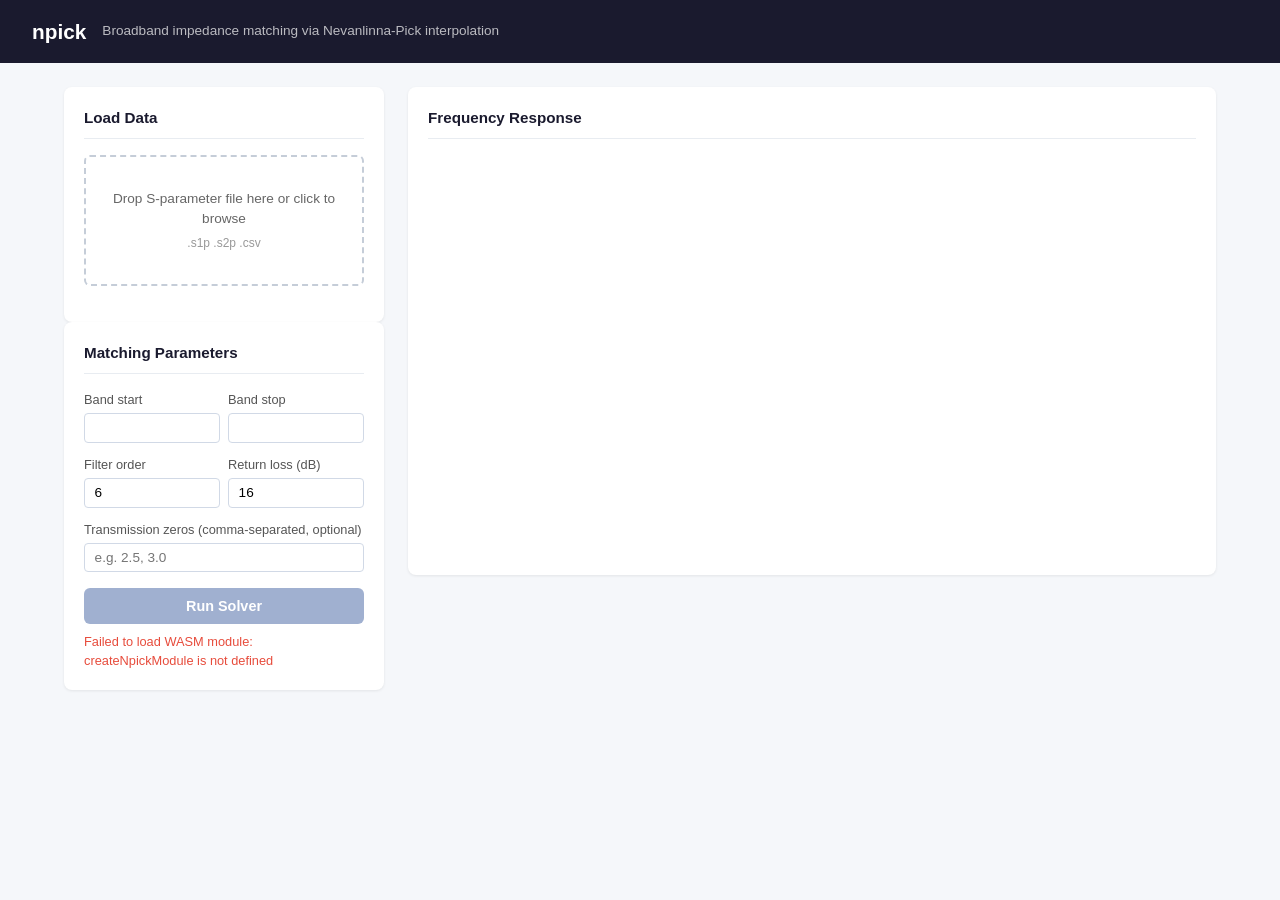
==== web/index.html @ 6eb71ce1 "Add WebAssembly browser interface for impedance matching Emscripten bindings expose the solver to Ja" ====
<!DOCTYPE html>
<html lang="en">
<head>
    <meta charset="UTF-8">
    <meta name="viewport" content="width=device-width, initial-scale=1.0">
    <title>npick - Impedance Matching Solver</title>
    <link rel="stylesheet" href="style.css">
    <script src="https://cdn.plot.ly/plotly-2.35.0.min.js" charset="utf-8"></script>
</head>
<body>

<header>
    <h1>npick</h1>
    <span>Broadband impedance matching via Nevanlinna-Pick interpolation</span>
</header>

<div class="container">
    <!-- Left panel: controls -->
    <div>
        <div class="panel">
            <h2>Load Data</h2>

            <div class="drop-zone" id="dropZone">
                <p>Drop S-parameter file here or click to browse</p>
                <div class="formats">.s1p .s2p .csv</div>
                <input type="file" id="fileInput" accept=".s1p,.s2p,.csv,.txt">
            </div>

            <div class="file-info" id="fileInfo"></div>

            <div class="form-group" id="paramSelectGroup" style="display:none">
                <label>S-parameter</label>
                <select id="paramSelect">
                    <option value="S11">S11</option>
                    <option value="S22">S22</option>
                    <option value="S21">S21</option>
                    <option value="S12">S12</option>
                </select>
            </div>
        </div>

        <div class="panel">
            <h2>Matching Parameters</h2>

            <div class="form-row">
                <div class="form-group">
                    <label>Band start</label>
                    <input type="number" id="freqLeft" step="any" value="">
                </div>
                <div class="form-group">
                    <label>Band stop</label>
                    <input type="number" id="freqRight" step="any" value="">
                </div>
            </div>

            <div class="form-row">
                <div class="form-group">
                    <label>Filter order</label>
                    <input type="number" id="order" min="2" max="12" value="6">
                </div>
                <div class="form-group">
                    <label>Return loss (dB)</label>
                    <input type="number" id="returnLoss" min="1" max="40" step="0.5" value="16">
                </div>
            </div>

            <div class="form-group">
                <label>Transmission zeros (comma-separated, optional)</label>
                <input type="text" id="tzInput" placeholder="e.g. 2.5, 3.0">
            </div>

            <button class="btn btn-primary" id="runBtn" disabled>Run Solver</button>
            <div id="status">Loading WASM module...</div>
        </div>

        <div class="panel" id="resultsPanel" style="display:none">
            <h2>Results</h2>
            <div id="resultBadge"></div>
            <div id="resultDetails"></div>
            <div class="cm-table" id="couplingMatrix"></div>
        </div>
    </div>

    <!-- Right panel: plot -->
    <div>
        <div class="panel">
            <h2>Frequency Response</h2>
            <div class="plot-area" id="plot"></div>
        </div>
    </div>
</div>

<script src="npick.js"></script>
<script type="module" src="app.js"></script>
</body>
</html>
---- web/style.css ----
* { box-sizing: border-box; margin: 0; padding: 0; }

body {
    font-family: -apple-system, BlinkMacSystemFont, 'Segoe UI', Roboto, sans-serif;
    background: #f5f7fa;
    color: #1a1a2e;
    line-height: 1.5;
}

header {
    background: #1a1a2e;
    color: #fff;
    padding: 1rem 2rem;
    display: flex;
    align-items: center;
    gap: 1rem;
}
header h1 { font-size: 1.3rem; font-weight: 600; }
header span { font-size: 0.85rem; opacity: 0.7; }

.container {
    max-width: 1200px;
    margin: 0 auto;
    padding: 1.5rem;
    display: grid;
    grid-template-columns: 320px 1fr;
    gap: 1.5rem;
}

.panel {
    background: #fff;
    border-radius: 8px;
    padding: 1.25rem;
    box-shadow: 0 1px 3px rgba(0,0,0,0.08);
}

.panel h2 {
    font-size: 0.95rem;
    font-weight: 600;
    margin-bottom: 1rem;
    padding-bottom: 0.5rem;
    border-bottom: 1px solid #e8ecf1;
}

/* Drop zone */
.drop-zone {
    border: 2px dashed #c5cdd8;
    border-radius: 6px;
    padding: 2rem 1rem;
    text-align: center;
    cursor: pointer;
    transition: all 0.2s;
    margin-bottom: 1rem;
}
.drop-zone:hover, .drop-zone.dragover {
    border-color: #4361ee;
    background: #f0f4ff;
}
.drop-zone p { font-size: 0.85rem; color: #666; }
.drop-zone .formats { font-size: 0.75rem; color: #999; margin-top: 0.25rem; }
.drop-zone input[type="file"] { display: none; }

.file-info {
    font-size: 0.8rem;
    color: #4361ee;
    margin-bottom: 1rem;
    padding: 0.5rem;
    background: #f0f4ff;
    border-radius: 4px;
    display: none;
}
.file-info.visible { display: block; }

/* Form controls */
.form-group {
    margin-bottom: 0.75rem;
}
.form-group label {
    display: block;
    font-size: 0.8rem;
    font-weight: 500;
    margin-bottom: 0.25rem;
    color: #555;
}
.form-group input, .form-group select {
    width: 100%;
    padding: 0.4rem 0.6rem;
    border: 1px solid #d1d9e6;
    border-radius: 4px;
    font-size: 0.85rem;
}
.form-group input:focus, .form-group select:focus {
    outline: none;
    border-color: #4361ee;
    box-shadow: 0 0 0 2px rgba(67,97,238,0.15);
}

.form-row {
    display: grid;
    grid-template-columns: 1fr 1fr;
    gap: 0.5rem;
}

.btn {
    display: block;
    width: 100%;
    padding: 0.6rem;
    border: none;
    border-radius: 6px;
    font-size: 0.9rem;
    font-weight: 600;
    cursor: pointer;
    transition: all 0.15s;
    margin-top: 1rem;
}
.btn-primary {
    background: #4361ee;
    color: #fff;
}
.btn-primary:hover { background: #3a56d4; }
.btn-primary:disabled {
    background: #a0b0d0;
    cursor: not-allowed;
}

/* Results */
.result-badge {
    display: inline-block;
    padding: 0.3rem 0.8rem;
    border-radius: 4px;
    font-size: 0.85rem;
    font-weight: 600;
    margin-bottom: 0.5rem;
}
.result-badge.success { background: #d4edda; color: #155724; }
.result-badge.error { background: #f8d7da; color: #721c24; }

.cm-table {
    font-size: 0.7rem;
    font-family: 'Consolas', 'Monaco', monospace;
    overflow-x: auto;
    max-height: 200px;
    margin-top: 0.5rem;
}
.cm-table table {
    border-collapse: collapse;
}
.cm-table td {
    padding: 0.15rem 0.4rem;
    border: 1px solid #e8ecf1;
    text-align: right;
    white-space: nowrap;
}

/* Plot area */
.plot-area {
    min-height: 400px;
}

#status {
    font-size: 0.8rem;
    color: #888;
    margin-top: 0.5rem;
    min-height: 1.2em;
}

#status.running { color: #e67e22; }
#status.error { color: #e74c3c; }

/* Responsive */
@media (max-width: 800px) {
    .container {
        grid-template-columns: 1fr;
    }
}
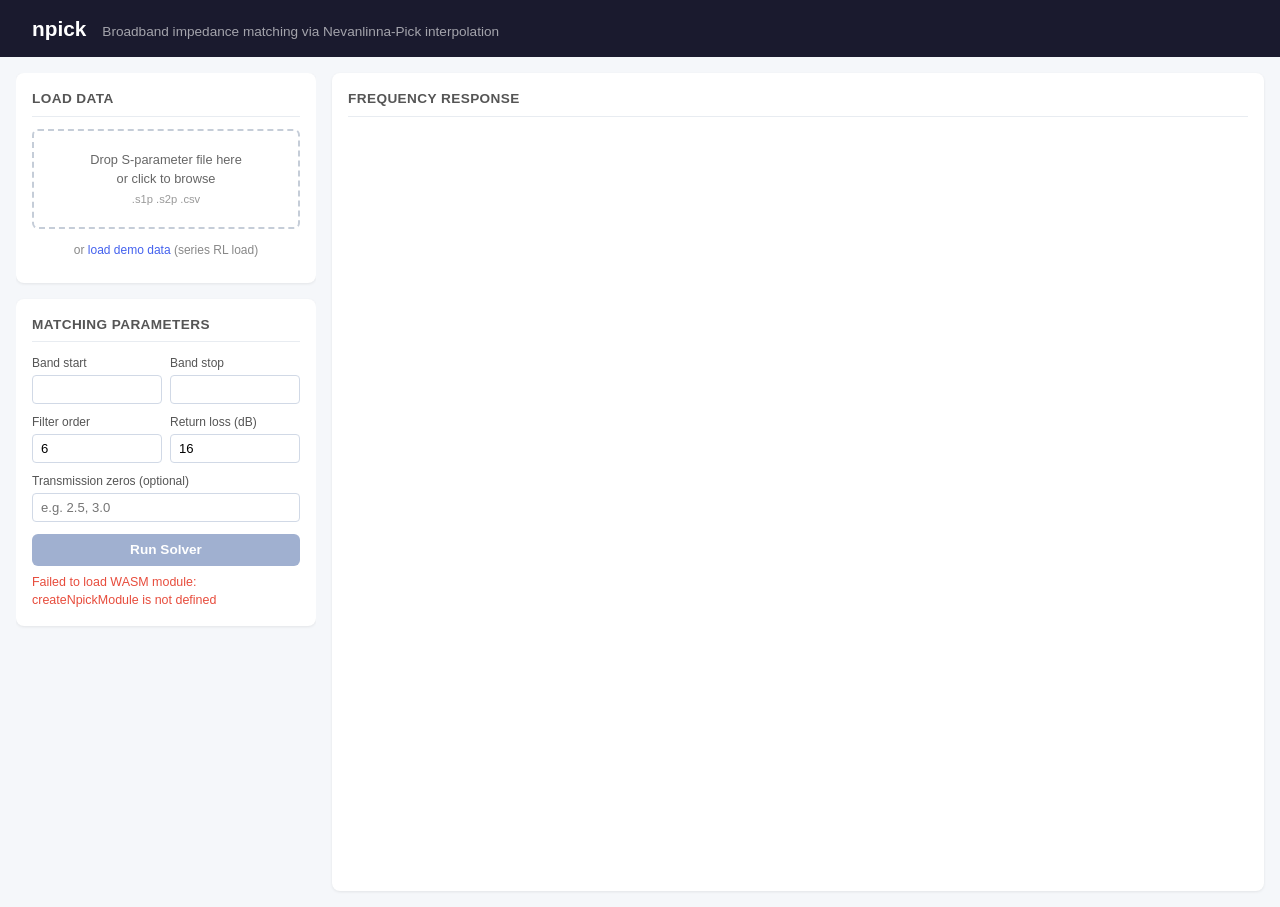
==== commit f34d5174: "Add default demo s1p data to web version Embed a series RL load (R=75, L=5nH) as default data so use" ====
--- a/web/index.html
+++ b/web/index.html
@@ -16,15 +16,16 @@
 
 <div class="container">
     <!-- Left panel: controls -->
-    <div>
+    <div class="sidebar">
         <div class="panel">
             <h2>Load Data</h2>
 
             <div class="drop-zone" id="dropZone">
-                <p>Drop S-parameter file here or click to browse</p>
+                <p>Drop S-parameter file here<br>or click to browse</p>
                 <div class="formats">.s1p .s2p .csv</div>
                 <input type="file" id="fileInput" accept=".s1p,.s2p,.csv,.txt">
             </div>
+            <div class="demo-link">or <a href="#" id="loadDemo">load demo data</a> (series RL load)</div>
 
             <div class="file-info" id="fileInfo"></div>
 
@@ -45,11 +46,11 @@
             <div class="form-row">
                 <div class="form-group">
                     <label>Band start</label>
-                    <input type="number" id="freqLeft" step="any" value="">
+                    <input type="number" id="freqLeft" step="0.1" value="">
                 </div>
                 <div class="form-group">
                     <label>Band stop</label>
-                    <input type="number" id="freqRight" step="any" value="">
+                    <input type="number" id="freqRight" step="0.1" value="">
                 </div>
             </div>
 
@@ -65,7 +66,7 @@
             </div>
 
             <div class="form-group">
-                <label>Transmission zeros (comma-separated, optional)</label>
+                <label>Transmission zeros (optional)</label>
                 <input type="text" id="tzInput" placeholder="e.g. 2.5, 3.0">
             </div>
 
@@ -77,15 +78,19 @@
             <h2>Results</h2>
             <div id="resultBadge"></div>
             <div id="resultDetails"></div>
-            <div class="cm-table" id="couplingMatrix"></div>
         </div>
     </div>
 
-    <!-- Right panel: plot -->
-    <div>
-        <div class="panel">
+    <!-- Right panel: plot + coupling matrix -->
+    <div class="main-area">
+        <div class="panel plot-panel">
             <h2>Frequency Response</h2>
             <div class="plot-area" id="plot"></div>
+        </div>
+
+        <div class="panel" id="cmPanel" style="display:none">
+            <h2>Coupling Matrix</h2>
+            <div class="cm-table" id="couplingMatrix"></div>
         </div>
     </div>
 </div>
--- a/web/style.css
+++ b/web/style.css
@@ -10,61 +10,102 @@
 header {
     background: #1a1a2e;
     color: #fff;
-    padding: 1rem 2rem;
-    display: flex;
-    align-items: center;
+    padding: 0.8rem 2rem;
+    display: flex;
+    align-items: baseline;
     gap: 1rem;
 }
 header h1 { font-size: 1.3rem; font-weight: 600; }
-header span { font-size: 0.85rem; opacity: 0.7; }
+header span { font-size: 0.85rem; opacity: 0.6; }
 
 .container {
-    max-width: 1200px;
+    max-width: 1600px;
     margin: 0 auto;
-    padding: 1.5rem;
+    padding: 1rem;
     display: grid;
-    grid-template-columns: 320px 1fr;
-    gap: 1.5rem;
+    grid-template-columns: 300px 1fr;
+    gap: 1rem;
+    height: calc(100vh - 50px);
+}
+
+.sidebar {
+    display: flex;
+    flex-direction: column;
+    gap: 1rem;
+    overflow-y: auto;
+}
+
+.main-area {
+    display: flex;
+    flex-direction: column;
+    gap: 1rem;
+    min-height: 0;
 }
 
 .panel {
     background: #fff;
     border-radius: 8px;
-    padding: 1.25rem;
+    padding: 1rem;
     box-shadow: 0 1px 3px rgba(0,0,0,0.08);
 }
 
 .panel h2 {
-    font-size: 0.95rem;
-    font-weight: 600;
-    margin-bottom: 1rem;
-    padding-bottom: 0.5rem;
+    font-size: 0.85rem;
+    font-weight: 600;
+    text-transform: uppercase;
+    letter-spacing: 0.03em;
+    color: #555;
+    margin-bottom: 0.75rem;
+    padding-bottom: 0.4rem;
     border-bottom: 1px solid #e8ecf1;
 }
+
+.plot-panel {
+    flex: 1;
+    display: flex;
+    flex-direction: column;
+    min-height: 0;
+}
+
+.plot-panel h2 { flex-shrink: 0; }
 
 /* Drop zone */
 .drop-zone {
     border: 2px dashed #c5cdd8;
     border-radius: 6px;
-    padding: 2rem 1rem;
+    padding: 1.2rem 0.8rem;
     text-align: center;
     cursor: pointer;
     transition: all 0.2s;
-    margin-bottom: 1rem;
+    margin-bottom: 0.75rem;
 }
 .drop-zone:hover, .drop-zone.dragover {
     border-color: #4361ee;
     background: #f0f4ff;
 }
-.drop-zone p { font-size: 0.85rem; color: #666; }
-.drop-zone .formats { font-size: 0.75rem; color: #999; margin-top: 0.25rem; }
+.drop-zone p { font-size: 0.8rem; color: #666; }
+.drop-zone .formats { font-size: 0.7rem; color: #999; margin-top: 0.15rem; }
 .drop-zone input[type="file"] { display: none; }
 
+.demo-link {
+    font-size: 0.75rem;
+    color: #888;
+    text-align: center;
+    margin-bottom: 0.5rem;
+}
+.demo-link a {
+    color: #4361ee;
+    text-decoration: none;
+}
+.demo-link a:hover {
+    text-decoration: underline;
+}
+
 .file-info {
-    font-size: 0.8rem;
+    font-size: 0.78rem;
     color: #4361ee;
-    margin-bottom: 1rem;
-    padding: 0.5rem;
+    margin-bottom: 0.75rem;
+    padding: 0.4rem 0.6rem;
     background: #f0f4ff;
     border-radius: 4px;
     display: none;
@@ -73,21 +114,21 @@
 
 /* Form controls */
 .form-group {
-    margin-bottom: 0.75rem;
+    margin-bottom: 0.6rem;
 }
 .form-group label {
     display: block;
-    font-size: 0.8rem;
+    font-size: 0.75rem;
     font-weight: 500;
-    margin-bottom: 0.25rem;
+    margin-bottom: 0.2rem;
     color: #555;
 }
 .form-group input, .form-group select {
     width: 100%;
-    padding: 0.4rem 0.6rem;
+    padding: 0.35rem 0.5rem;
     border: 1px solid #d1d9e6;
     border-radius: 4px;
-    font-size: 0.85rem;
+    font-size: 0.82rem;
 }
 .form-group input:focus, .form-group select:focus {
     outline: none;
@@ -101,17 +142,18 @@
     gap: 0.5rem;
 }
 
+
 .btn {
     display: block;
     width: 100%;
-    padding: 0.6rem;
+    padding: 0.55rem;
     border: none;
     border-radius: 6px;
-    font-size: 0.9rem;
+    font-size: 0.85rem;
     font-weight: 600;
     cursor: pointer;
     transition: all 0.15s;
-    margin-top: 1rem;
+    margin-top: 0.75rem;
 }
 .btn-primary {
     background: #4361ee;
@@ -126,50 +168,88 @@
 /* Results */
 .result-badge {
     display: inline-block;
-    padding: 0.3rem 0.8rem;
+    padding: 0.25rem 0.7rem;
     border-radius: 4px;
     font-size: 0.85rem;
     font-weight: 600;
-    margin-bottom: 0.5rem;
+    margin-bottom: 0.3rem;
 }
 .result-badge.success { background: #d4edda; color: #155724; }
+
 .result-badge.error { background: #f8d7da; color: #721c24; }
 
+/* Coupling matrix */
 .cm-table {
-    font-size: 0.7rem;
-    font-family: 'Consolas', 'Monaco', monospace;
+    font-family: 'Consolas', 'Monaco', 'Courier New', monospace;
     overflow-x: auto;
-    max-height: 200px;
-    margin-top: 0.5rem;
+    overflow-y: auto;
+    max-height: 300px;
 }
 .cm-table table {
     border-collapse: collapse;
+    width: 100%;
+}
+.cm-table th {
+    padding: 0.35rem 0.6rem;
+    font-size: 0.7rem;
+    font-weight: 600;
+    color: #888;
+    text-align: center;
+    border-bottom: 2px solid #dde3ec;
+    position: sticky;
+    top: 0;
+    background: #fff;
 }
 .cm-table td {
-    padding: 0.15rem 0.4rem;
-    border: 1px solid #e8ecf1;
+    padding: 0.3rem 0.5rem;
+    font-size: 0.78rem;
     text-align: right;
     white-space: nowrap;
+    border-bottom: 1px solid #f0f2f5;
+}
+.cm-table tr:hover td {
+    background: #f8f9fb;
+}
+.cm-table td.row-header {
+    font-weight: 600;
+    color: #888;
+    text-align: center;
+    font-size: 0.7rem;
+    border-right: 2px solid #dde3ec;
+}
+.cm-table td.zero {
+    color: #ccc;
+}
+.cm-table td.diagonal {
+    background: #f0f4ff;
+    font-weight: 500;
+}
+.cm-table td.coupling {
+    color: #1a1a2e;
 }
 
 /* Plot area */
 .plot-area {
-    min-height: 400px;
+    flex: 1;
+    min-height: 500px;
 }
 
 #status {
-    font-size: 0.8rem;
-    color: #888;
-    margin-top: 0.5rem;
+    font-size: 0.78rem;
+    color: #888;
+    margin-top: 0.4rem;
     min-height: 1.2em;
 }
-
 #status.running { color: #e67e22; }
 #status.error { color: #e74c3c; }
 
 /* Responsive */
-@media (max-width: 800px) {
+@media (max-width: 900px) {
     .container {
         grid-template-columns: 1fr;
+        height: auto;
     }
-}
+    .plot-area {
+        min-height: 350px;
+    }
+}
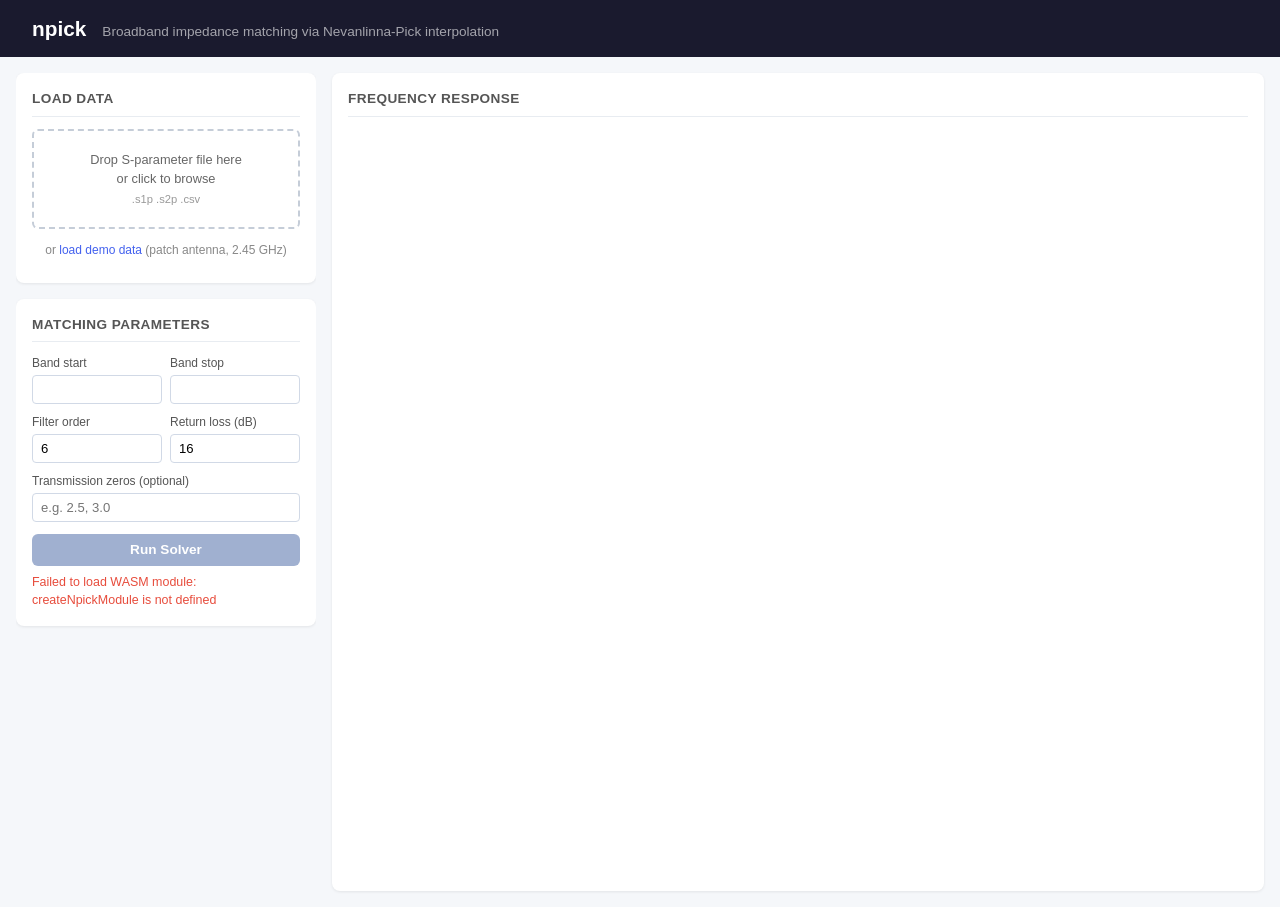
==== commit 23cf347a: "Use patch antenna s1p as default demo data Replace the series RL load with the sample_antenna.s1p da" ====
--- a/web/index.html
+++ b/web/index.html
@@ -25,7 +25,7 @@
                 <div class="formats">.s1p .s2p .csv</div>
                 <input type="file" id="fileInput" accept=".s1p,.s2p,.csv,.txt">
             </div>
-            <div class="demo-link">or <a href="#" id="loadDemo">load demo data</a> (series RL load)</div>
+            <div class="demo-link">or <a href="#" id="loadDemo">load demo data</a> (patch antenna, 2.45 GHz)</div>
 
             <div class="file-info" id="fileInfo"></div>
 
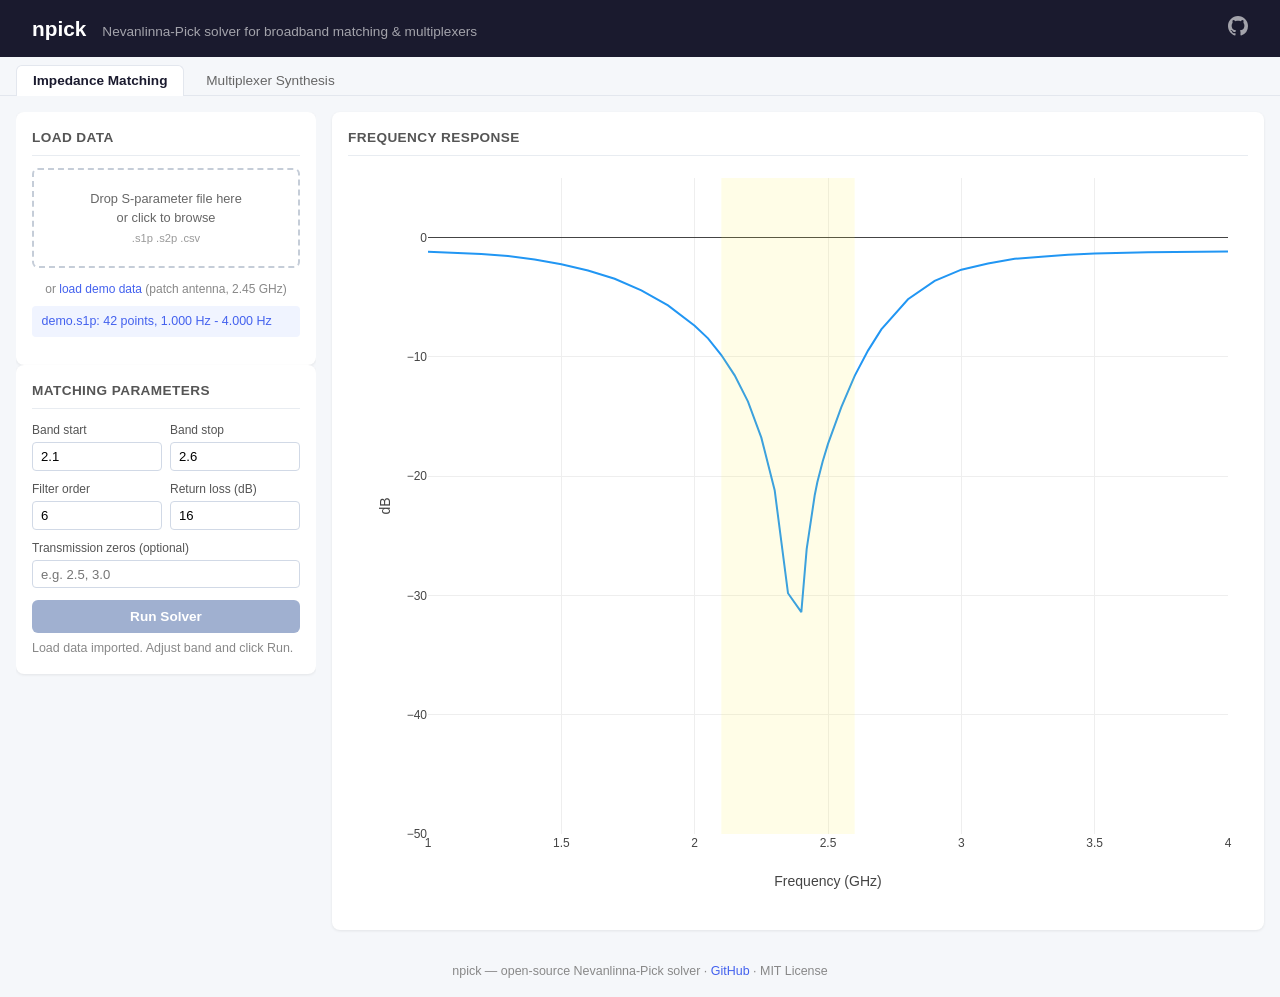
==== commit 3e4a75c7: "Web demo: add multiplexer synthesis UI + rebuilt WASM Adds a second mode to the browser demo for Mar" ====
--- a/web/index.html
+++ b/web/index.html
@@ -3,7 +3,21 @@
 <head>
     <meta charset="UTF-8">
     <meta name="viewport" content="width=device-width, initial-scale=1.0">
-    <title>npick - Impedance Matching Solver</title>
+    <title>npick — Impedance Matching & Multiplexer Synthesis (Nevanlinna-Pick)</title>
+    <meta name="description" content="Free browser-based broadband impedance matching and manifold-coupled multiplexer synthesis via Nevanlinna-Pick interpolation. Upload Touchstone files or use built-in demos.">
+    <meta name="keywords" content="impedance matching, Nevanlinna-Pick interpolation, multiplexer synthesis, manifold-coupled multiplexer, RF filter design, coupling matrix, S-parameter, Touchstone, broadband matching, microwave engineering, WebAssembly solver, Martinez 2019">
+    <meta name="author" content="Jedrzej Michalczyk">
+
+    <meta property="og:title" content="npick — Impedance Matching & Multiplexer Synthesis">
+    <meta property="og:description" content="Free browser-based Nevanlinna-Pick solver for impedance matching and manifold-coupled multiplexer synthesis. Upload S-parameter files or use built-in demos.">
+    <meta property="og:type" content="website">
+    <meta property="og:url" content="https://jedrzejmichalczyk.github.io/npick/">
+
+    <meta name="twitter:card" content="summary">
+    <meta name="twitter:title" content="npick — Impedance Matching & Multiplexer Synthesis">
+    <meta name="twitter:description" content="Nevanlinna-Pick solver for impedance matching and multiplexer synthesis. Runs in the browser via WebAssembly.">
+
+    <link rel="canonical" href="https://jedrzejmichalczyk.github.io/npick/">
     <link rel="stylesheet" href="style.css">
     <script src="https://cdn.plot.ly/plotly-2.35.0.min.js" charset="utf-8"></script>
 </head>
@@ -11,89 +25,179 @@
 
 <header>
     <h1>npick</h1>
-    <span>Broadband impedance matching via Nevanlinna-Pick interpolation</span>
+    <span>Nevanlinna-Pick solver for broadband matching &amp; multiplexers</span>
+    <a href="https://github.com/jedrzejmichalczyk/npick" class="gh-link" title="View source on GitHub">
+        <svg height="20" width="20" viewBox="0 0 16 16" fill="currentColor"><path d="M8 0C3.58 0 0 3.58 0 8c0 3.54 2.29 6.53 5.47 7.59.4.07.55-.17.55-.38 0-.19-.01-.82-.01-1.49-2.01.37-2.53-.49-2.69-.94-.09-.23-.48-.94-.82-1.13-.28-.15-.68-.52-.01-.53.63-.01 1.08.58 1.23.82.72 1.21 1.87.87 2.33.66.07-.52.28-.87.51-1.07-1.78-.2-3.64-.89-3.64-3.95 0-.87.31-1.59.82-2.15-.08-.2-.36-1.02.08-2.12 0 0 .67-.21 2.2.82.64-.18 1.32-.27 2-.27.68 0 1.36.09 2 .27 1.53-1.04 2.2-.82 2.2-.82.44 1.1.16 1.92.08 2.12.51.56.82 1.27.82 2.15 0 3.07-1.87 3.75-3.65 3.95.29.25.54.73.54 1.48 0 1.07-.01 1.93-.01 2.2 0 .21.15.46.55.38A8.013 8.013 0 0016 8c0-4.42-3.58-8-8-8z"/></svg>
+    </a>
 </header>
+
+<div class="mode-bar">
+    <button class="mode-tab active" data-mode="impedance">Impedance Matching</button>
+    <button class="mode-tab" data-mode="multiplexer">Multiplexer Synthesis</button>
+</div>
 
 <div class="container">
     <!-- Left panel: controls -->
     <div class="sidebar">
-        <div class="panel">
-            <h2>Load Data</h2>
-
-            <div class="drop-zone" id="dropZone">
-                <p>Drop S-parameter file here<br>or click to browse</p>
-                <div class="formats">.s1p .s2p .csv</div>
-                <input type="file" id="fileInput" accept=".s1p,.s2p,.csv,.txt">
-            </div>
-            <div class="demo-link">or <a href="#" id="loadDemo">load demo data</a> (patch antenna, 2.45 GHz)</div>
-
-            <div class="file-info" id="fileInfo"></div>
-
-            <div class="form-group" id="paramSelectGroup" style="display:none">
-                <label>S-parameter</label>
-                <select id="paramSelect">
-                    <option value="S11">S11</option>
-                    <option value="S22">S22</option>
-                    <option value="S21">S21</option>
-                    <option value="S12">S12</option>
-                </select>
-            </div>
-        </div>
-
-        <div class="panel">
-            <h2>Matching Parameters</h2>
-
-            <div class="form-row">
+        <!-- Impedance matching mode -->
+        <div id="impedanceMode">
+            <div class="panel">
+                <h2>Load Data</h2>
+                <div class="drop-zone" id="dropZone">
+                    <p>Drop S-parameter file here<br>or click to browse</p>
+                    <div class="formats">.s1p .s2p .csv</div>
+                    <input type="file" id="fileInput" accept=".s1p,.s2p,.csv,.txt">
+                </div>
+                <div class="demo-link">or <a href="#" id="loadDemo">load demo data</a> (patch antenna, 2.45 GHz)</div>
+                <div class="file-info" id="fileInfo"></div>
+                <div class="form-group" id="paramSelectGroup" style="display:none">
+                    <label>S-parameter</label>
+                    <select id="paramSelect">
+                        <option value="S11">S11</option>
+                        <option value="S22">S22</option>
+                        <option value="S21">S21</option>
+                        <option value="S12">S12</option>
+                    </select>
+                </div>
+            </div>
+
+            <div class="panel">
+                <h2>Matching Parameters</h2>
+                <div class="form-row">
+                    <div class="form-group">
+                        <label>Band start</label>
+                        <input type="number" id="freqLeft" step="0.1" value="">
+                    </div>
+                    <div class="form-group">
+                        <label>Band stop</label>
+                        <input type="number" id="freqRight" step="0.1" value="">
+                    </div>
+                </div>
+                <div class="form-row">
+                    <div class="form-group">
+                        <label>Filter order</label>
+                        <input type="number" id="order" min="2" max="12" value="6">
+                    </div>
+                    <div class="form-group">
+                        <label>Return loss (dB)</label>
+                        <input type="number" id="returnLoss" min="1" max="40" step="0.5" value="16">
+                    </div>
+                </div>
                 <div class="form-group">
-                    <label>Band start</label>
-                    <input type="number" id="freqLeft" step="0.1" value="">
-                </div>
+                    <label>Transmission zeros (optional)</label>
+                    <input type="text" id="tzInput" placeholder="e.g. 2.5, 3.0">
+                </div>
+                <button class="btn btn-primary" id="runBtn" disabled>Run Solver</button>
+                <div id="status">Loading WASM module...</div>
+            </div>
+
+            <div class="panel" id="resultsPanel" style="display:none">
+                <h2>Results</h2>
+                <div id="resultBadge"></div>
+                <div id="resultDetails"></div>
+            </div>
+        </div>
+
+        <!-- Multiplexer synthesis mode -->
+        <div id="multiplexerMode" style="display:none">
+            <div class="panel">
+                <h2>Preset</h2>
+                <div class="preset-row">
+                    <button class="btn btn-preset" data-preset="duplexer">Duplexer<br><small>2×2% @ 1.9 GHz</small></button>
+                    <button class="btn btn-preset" data-preset="triplexer">Triplexer<br><small>3×10% @ 2.2 GHz</small></button>
+                </div>
+                <div class="demo-link" style="margin-top:0.6rem">Choose a starting point, then tune below.</div>
+            </div>
+
+            <div class="panel">
+                <h2>Channels</h2>
+                <div id="channelList"></div>
+                <div class="channel-controls">
+                    <button class="btn-icon" id="addChannelBtn" title="Add channel">+ Add channel</button>
+                </div>
+            </div>
+
+            <div class="panel">
+                <h2>Manifold</h2>
                 <div class="form-group">
-                    <label>Band stop</label>
-                    <input type="number" id="freqRight" step="0.1" value="">
-                </div>
-            </div>
-
-            <div class="form-row">
-                <div class="form-group">
-                    <label>Filter order</label>
-                    <input type="number" id="order" min="2" max="12" value="6">
-                </div>
-                <div class="form-group">
-                    <label>Return loss (dB)</label>
-                    <input type="number" id="returnLoss" min="1" max="40" step="0.5" value="16">
-                </div>
-            </div>
-
-            <div class="form-group">
-                <label>Transmission zeros (optional)</label>
-                <input type="text" id="tzInput" placeholder="e.g. 2.5, 3.0">
-            </div>
-
-            <button class="btn btn-primary" id="runBtn" disabled>Run Solver</button>
-            <div id="status">Loading WASM module...</div>
-        </div>
-
-        <div class="panel" id="resultsPanel" style="display:none">
-            <h2>Results</h2>
-            <div id="resultBadge"></div>
-            <div id="resultDetails"></div>
+                    <label>T-junction model</label>
+                    <select id="junctionModel">
+                        <option value="equal">Equal split (α = 0.5 per junction)</option>
+                        <option value="equal_power">Equal power per channel (α = 1/(N−j))</option>
+                        <option value="custom">Custom α per junction</option>
+                        <option value="s3p">Upload S-parameter file(s) (.s3p)</option>
+                    </select>
+                </div>
+                <div id="junctionAlphaGroup" style="display:none"></div>
+                <div id="junctionFileGroup" style="display:none">
+                    <div class="drop-zone compact" id="junctionDropZone">
+                        <p>Drop .s3p file(s) for T-junctions<br>(one per junction, at center frequency)</p>
+                        <input type="file" id="junctionFileInput" accept=".s3p,.txt" multiple>
+                    </div>
+                    <div class="file-info" id="junctionFileInfo"></div>
+                </div>
+            </div>
+
+            <div class="panel">
+                <h2>Synthesis</h2>
+                <div class="form-row">
+                    <div class="form-group">
+                        <label>Center frequency</label>
+                        <input type="number" id="muxCenterFreq" step="0.1" value="1.96">
+                    </div>
+                    <div class="form-group">
+                        <label>Equiripple iters</label>
+                        <input type="number" id="muxEquiIters" min="0" max="50" value="10">
+                    </div>
+                </div>
+                <button class="btn btn-primary" id="muxRunBtn">Synthesize</button>
+                <div id="muxStatus">Loading WASM module...</div>
+            </div>
+
+            <div class="panel" id="muxResultsPanel" style="display:none">
+                <h2>Results</h2>
+                <div id="muxResultSummary"></div>
+            </div>
         </div>
     </div>
 
     <!-- Right panel: plot + coupling matrix -->
     <div class="main-area">
         <div class="panel plot-panel">
-            <h2>Frequency Response</h2>
+            <h2 id="plotTitle">Frequency Response</h2>
             <div class="plot-area" id="plot"></div>
         </div>
 
         <div class="panel" id="cmPanel" style="display:none">
-            <h2>Coupling Matrix</h2>
+            <h2 id="cmTitle">Coupling Matrix</h2>
+            <div id="cmChannelTabs" class="cm-tab-row" style="display:none"></div>
             <div class="cm-table" id="couplingMatrix"></div>
         </div>
     </div>
 </div>
+
+<footer>
+    <p>npick &mdash; open-source Nevanlinna-Pick solver &middot; <a href="https://github.com/jedrzejmichalczyk/npick">GitHub</a> &middot; MIT License</p>
+</footer>
+
+<script type="application/ld+json">
+{
+  "@context": "https://schema.org",
+  "@type": "SoftwareApplication",
+  "name": "npick",
+  "description": "Nevanlinna-Pick solver for broadband impedance matching and manifold-coupled multiplexer synthesis. Browser-based, powered by WebAssembly.",
+  "applicationCategory": "EngineeringApplication",
+  "operatingSystem": "Web Browser",
+  "url": "https://jedrzejmichalczyk.github.io/npick/",
+  "codeRepository": "https://github.com/jedrzejmichalczyk/npick",
+  "license": "https://opensource.org/licenses/MIT",
+  "programmingLanguage": ["C++", "WebAssembly", "JavaScript"],
+  "author": {
+    "@type": "Person",
+    "name": "Jedrzej Michalczyk"
+  }
+}
+</script>
 
 <script src="npick.js"></script>
 <script type="module" src="app.js"></script>
--- a/web/style.css
+++ b/web/style.css
@@ -16,7 +16,23 @@
     gap: 1rem;
 }
 header h1 { font-size: 1.3rem; font-weight: 600; }
-header span { font-size: 0.85rem; opacity: 0.6; }
+header span { font-size: 0.85rem; opacity: 0.6; flex: 1; }
+header .gh-link {
+    color: rgba(255,255,255,0.6);
+    transition: color 0.15s;
+    display: flex;
+    align-items: center;
+}
+header .gh-link:hover { color: #fff; }
+
+footer {
+    text-align: center;
+    padding: 1rem;
+    font-size: 0.78rem;
+    color: #888;
+}
+footer a { color: #4361ee; text-decoration: none; }
+footer a:hover { text-decoration: underline; }
 
 .container {
     max-width: 1600px;
@@ -242,6 +258,216 @@
 }
 #status.running { color: #e67e22; }
 #status.error { color: #e74c3c; }
+
+/* Mode bar (tab switcher below header) */
+.mode-bar {
+    max-width: 1600px;
+    margin: 0 auto;
+    padding: 0.5rem 1rem 0;
+    display: flex;
+    gap: 0.3rem;
+    border-bottom: 1px solid #e3e7ee;
+}
+.mode-tab {
+    background: transparent;
+    border: 1px solid transparent;
+    border-bottom: none;
+    padding: 0.45rem 1rem;
+    font-size: 0.85rem;
+    font-weight: 500;
+    color: #666;
+    cursor: pointer;
+    border-radius: 6px 6px 0 0;
+    transition: background 0.15s, color 0.15s;
+}
+.mode-tab:hover { color: #1a1a2e; background: rgba(67,97,238,0.05); }
+.mode-tab.active {
+    background: #fff;
+    color: #1a1a2e;
+    border-color: #e3e7ee;
+    border-bottom-color: #fff;
+    margin-bottom: -1px;
+    font-weight: 600;
+}
+
+/* Multiplexer preset row */
+.preset-row {
+    display: grid;
+    grid-template-columns: 1fr 1fr;
+    gap: 0.5rem;
+}
+.btn-preset {
+    padding: 0.55rem 0.4rem;
+    background: #f3f5fa;
+    color: #1a1a2e;
+    border: 1px solid #dde3ec;
+    border-radius: 6px;
+    font-size: 0.82rem;
+    font-weight: 600;
+    cursor: pointer;
+    line-height: 1.15;
+    transition: background 0.15s, border-color 0.15s;
+}
+.btn-preset small {
+    display: block;
+    font-size: 0.68rem;
+    font-weight: 400;
+    color: #888;
+    margin-top: 0.15rem;
+}
+.btn-preset:hover { background: #e9eef8; border-color: #c7d0e4; }
+
+/* Channel list */
+.channel-row {
+    display: grid;
+    grid-template-columns: 20px 1fr 1fr 1fr 1fr 20px;
+    gap: 0.35rem;
+    align-items: end;
+    padding: 0.45rem 0;
+    border-bottom: 1px dashed #eef1f6;
+}
+.channel-row:last-child { border-bottom: none; }
+.channel-row .ch-label {
+    font-size: 0.75rem;
+    font-weight: 600;
+    color: #888;
+    text-align: center;
+    padding-bottom: 0.4rem;
+}
+.channel-row .form-group { margin-bottom: 0; }
+.channel-row .form-group input {
+    font-size: 0.78rem;
+    padding: 0.28rem 0.4rem;
+}
+.channel-row .form-group label {
+    font-size: 0.65rem;
+    text-transform: uppercase;
+    letter-spacing: 0.02em;
+}
+.channel-row .ch-remove {
+    border: none;
+    background: transparent;
+    color: #c0c6d1;
+    cursor: pointer;
+    font-size: 1.1rem;
+    padding: 0 0.1rem;
+    align-self: center;
+    margin-bottom: 0.4rem;
+}
+.channel-row .ch-remove:hover { color: #e74c3c; }
+.channel-row.header {
+    padding: 0.3rem 0 0.2rem;
+    border-bottom: 1px solid #dde3ec;
+}
+.channel-row.header > div {
+    font-size: 0.65rem;
+    color: #999;
+    text-transform: uppercase;
+    letter-spacing: 0.03em;
+    padding-bottom: 0;
+    font-weight: 600;
+    text-align: center;
+}
+.channel-controls { margin-top: 0.5rem; }
+.btn-icon {
+    background: transparent;
+    color: #4361ee;
+    border: 1px dashed #b5c1df;
+    padding: 0.4rem;
+    width: 100%;
+    font-size: 0.78rem;
+    font-weight: 500;
+    border-radius: 4px;
+    cursor: pointer;
+    transition: background 0.15s;
+}
+.btn-icon:hover { background: #f0f4ff; }
+
+/* T-junction alpha inputs */
+#junctionAlphaGroup {
+    display: grid;
+    gap: 0.35rem;
+    margin-top: 0.4rem;
+}
+.alpha-row {
+    display: grid;
+    grid-template-columns: 60px 1fr;
+    gap: 0.4rem;
+    align-items: center;
+}
+.alpha-row label {
+    font-size: 0.75rem;
+    color: #666;
+    font-weight: 500;
+}
+.alpha-row input {
+    padding: 0.28rem 0.4rem;
+    font-size: 0.78rem;
+    border: 1px solid #d1d9e6;
+    border-radius: 4px;
+}
+
+/* Compact drop zone for junction files */
+.drop-zone.compact {
+    padding: 0.7rem 0.5rem;
+}
+.drop-zone.compact p { font-size: 0.72rem; }
+
+#muxStatus {
+    font-size: 0.78rem;
+    color: #888;
+    margin-top: 0.4rem;
+    min-height: 1.2em;
+}
+#muxStatus.running { color: #e67e22; }
+#muxStatus.error { color: #e74c3c; }
+
+/* Coupling-matrix tab row (per-channel in multiplexer mode) */
+.cm-tab-row {
+    display: flex;
+    gap: 0.35rem;
+    margin-bottom: 0.6rem;
+    flex-wrap: wrap;
+}
+.cm-tab {
+    background: #f3f5fa;
+    color: #666;
+    border: 1px solid #dde3ec;
+    padding: 0.3rem 0.7rem;
+    font-size: 0.78rem;
+    font-weight: 500;
+    border-radius: 4px;
+    cursor: pointer;
+}
+.cm-tab.active {
+    background: #4361ee;
+    color: #fff;
+    border-color: #4361ee;
+}
+
+/* Channel summary badges in multiplexer results */
+.channel-summary {
+    display: flex;
+    flex-wrap: wrap;
+    gap: 0.4rem;
+    margin-top: 0.3rem;
+}
+.channel-summary .ch-badge {
+    font-size: 0.75rem;
+    padding: 0.22rem 0.6rem;
+    border-radius: 4px;
+    background: #f0f4ff;
+    color: #1a1a2e;
+    font-weight: 500;
+}
+.channel-summary .ch-badge .ch-color {
+    display: inline-block;
+    width: 9px;
+    height: 9px;
+    border-radius: 50%;
+    margin-right: 0.4rem;
+    vertical-align: middle;
+}
 
 /* Responsive */
 @media (max-width: 900px) {
@@ -252,4 +478,11 @@
     .plot-area {
         min-height: 350px;
     }
-}
+    .channel-row {
+        grid-template-columns: 20px 1fr 1fr 20px;
+    }
+    .channel-row .ch-order,
+    .channel-row .ch-rl {
+        grid-column: span 1;
+    }
+}
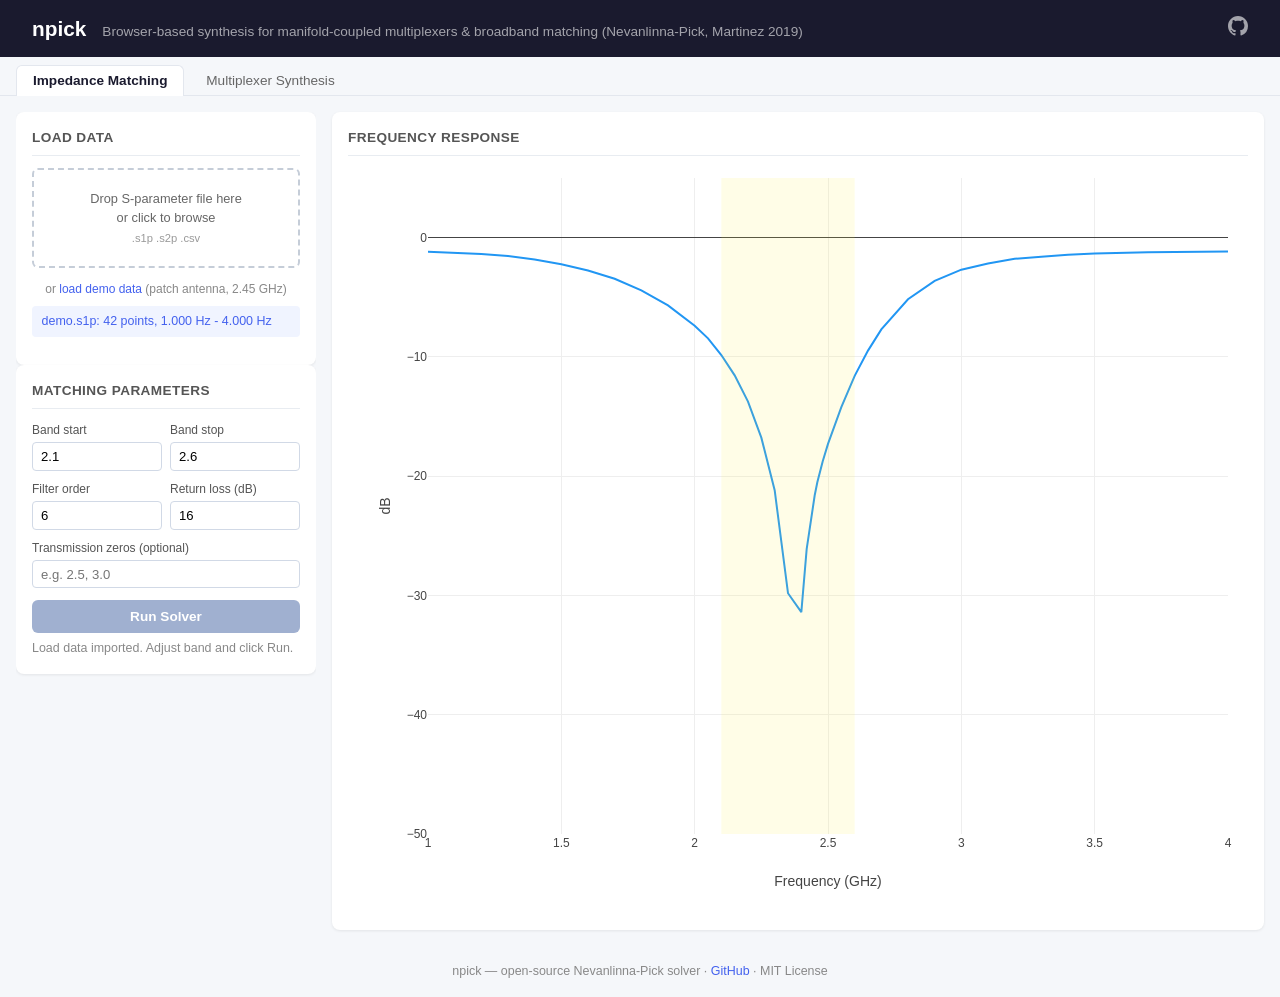
==== commit 7079f556: "README + site: lead with multiplexer synthesis, refresh SEO meta Repositions npick as a browser-base" ====
--- a/web/index.html
+++ b/web/index.html
@@ -3,19 +3,21 @@
 <head>
     <meta charset="UTF-8">
     <meta name="viewport" content="width=device-width, initial-scale=1.0">
-    <title>npick — Impedance Matching & Multiplexer Synthesis (Nevanlinna-Pick)</title>
-    <meta name="description" content="Free browser-based broadband impedance matching and manifold-coupled multiplexer synthesis via Nevanlinna-Pick interpolation. Upload Touchstone files or use built-in demos.">
-    <meta name="keywords" content="impedance matching, Nevanlinna-Pick interpolation, multiplexer synthesis, manifold-coupled multiplexer, RF filter design, coupling matrix, S-parameter, Touchstone, broadband matching, microwave engineering, WebAssembly solver, Martinez 2019">
+    <title>npick — Free Browser-Based Multiplexer Synthesis & Impedance Matching Solver</title>
+    <meta name="description" content="npick is the only free, browser-based synthesis tool for manifold-coupled RF multiplexers (duplexers, triplexers) and broadband impedance matching networks. Implements the Martinez 2019 Nevanlinna-Pick continuation method entirely in WebAssembly — no install, no license, instant coupling-matrix output. Upload Touchstone files or use built-in demos.">
+    <meta name="keywords" content="multiplexer synthesis, manifold-coupled multiplexer, duplexer synthesis, triplexer synthesis, RF multiplexer design, impedance matching, broadband matching, Nevanlinna-Pick interpolation, coupling matrix synthesis, Martinez 2019, microwave filter design, diplexer, S-parameter solver, Touchstone, equiripple matching, WebAssembly RF solver, free EDA tool, browser filter synthesis">
     <meta name="author" content="Jedrzej Michalczyk">
-
-    <meta property="og:title" content="npick — Impedance Matching & Multiplexer Synthesis">
-    <meta property="og:description" content="Free browser-based Nevanlinna-Pick solver for impedance matching and manifold-coupled multiplexer synthesis. Upload S-parameter files or use built-in demos.">
+    <meta name="robots" content="index, follow">
+
+    <meta property="og:title" content="npick — Free browser-based multiplexer synthesis & impedance matching">
+    <meta property="og:description" content="The only free, browser-based synthesis tool for manifold-coupled multiplexers and broadband impedance matching. Implements Martinez 2019 Nevanlinna-Pick continuation in WebAssembly. Instant coupling matrices, no install.">
     <meta property="og:type" content="website">
     <meta property="og:url" content="https://jedrzejmichalczyk.github.io/npick/">
-
-    <meta name="twitter:card" content="summary">
-    <meta name="twitter:title" content="npick — Impedance Matching & Multiplexer Synthesis">
-    <meta name="twitter:description" content="Nevanlinna-Pick solver for impedance matching and multiplexer synthesis. Runs in the browser via WebAssembly.">
+    <meta property="og:site_name" content="npick">
+
+    <meta name="twitter:card" content="summary_large_image">
+    <meta name="twitter:title" content="npick — Free browser-based multiplexer synthesis">
+    <meta name="twitter:description" content="Martinez 2019 Nevanlinna-Pick continuation for manifold-coupled multiplexers and broadband impedance matching. Runs entirely in the browser.">
 
     <link rel="canonical" href="https://jedrzejmichalczyk.github.io/npick/">
     <link rel="stylesheet" href="style.css">
@@ -25,7 +27,7 @@
 
 <header>
     <h1>npick</h1>
-    <span>Nevanlinna-Pick solver for broadband matching &amp; multiplexers</span>
+    <span>Browser-based synthesis for manifold-coupled multiplexers &amp; broadband matching (Nevanlinna-Pick, Martinez 2019)</span>
     <a href="https://github.com/jedrzejmichalczyk/npick" class="gh-link" title="View source on GitHub">
         <svg height="20" width="20" viewBox="0 0 16 16" fill="currentColor"><path d="M8 0C3.58 0 0 3.58 0 8c0 3.54 2.29 6.53 5.47 7.59.4.07.55-.17.55-.38 0-.19-.01-.82-.01-1.49-2.01.37-2.53-.49-2.69-.94-.09-.23-.48-.94-.82-1.13-.28-.15-.68-.52-.01-.53.63-.01 1.08.58 1.23.82.72 1.21 1.87.87 2.33.66.07-.52.28-.87.51-1.07-1.78-.2-3.64-.89-3.64-3.95 0-.87.31-1.59.82-2.15-.08-.2-.36-1.02.08-2.12 0 0 .67-.21 2.2.82.64-.18 1.32-.27 2-.27.68 0 1.36.09 2 .27 1.53-1.04 2.2-.82 2.2-.82.44 1.1.16 1.92.08 2.12.51.56.82 1.27.82 2.15 0 3.07-1.87 3.75-3.65 3.95.29.25.54.73.54 1.48 0 1.07-.01 1.93-.01 2.2 0 .21.15.46.55.38A8.013 8.013 0 0016 8c0-4.42-3.58-8-8-8z"/></svg>
     </a>
@@ -185,16 +187,31 @@
   "@context": "https://schema.org",
   "@type": "SoftwareApplication",
   "name": "npick",
-  "description": "Nevanlinna-Pick solver for broadband impedance matching and manifold-coupled multiplexer synthesis. Browser-based, powered by WebAssembly.",
-  "applicationCategory": "EngineeringApplication",
+  "alternateName": "Nevanlinna-Pick Multiplexer Synthesis Tool",
+  "description": "Free browser-based synthesis tool for manifold-coupled RF multiplexers (duplexers, triplexers) and broadband impedance matching networks. Implements the Martinez 2019 Nevanlinna-Pick continuation algorithm in WebAssembly. Accepts Touchstone S-parameter files for impedance matching and per-channel specs for multiplexer synthesis; produces coupling matrices directly. No installation, no license, entirely client-side.",
+  "applicationCategory": ["EngineeringApplication", "DeveloperApplication"],
+  "applicationSubCategory": "RF and Microwave Engineering",
   "operatingSystem": "Web Browser",
   "url": "https://jedrzejmichalczyk.github.io/npick/",
   "codeRepository": "https://github.com/jedrzejmichalczyk/npick",
   "license": "https://opensource.org/licenses/MIT",
   "programmingLanguage": ["C++", "WebAssembly", "JavaScript"],
+  "featureList": [
+    "Manifold-coupled multiplexer synthesis (Martinez 2019)",
+    "Broadband impedance matching (Nevanlinna-Pick interpolation)",
+    "Duplexer and triplexer presets with arbitrary filter order",
+    "Custom T-junction S-parameters (.s3p upload)",
+    "Real-time coupling-matrix and frequency-response output",
+    "Runs 100% client-side in the browser"
+  ],
   "author": {
     "@type": "Person",
     "name": "Jedrzej Michalczyk"
+  },
+  "offers": {
+    "@type": "Offer",
+    "price": "0",
+    "priceCurrency": "USD"
   }
 }
 </script>
